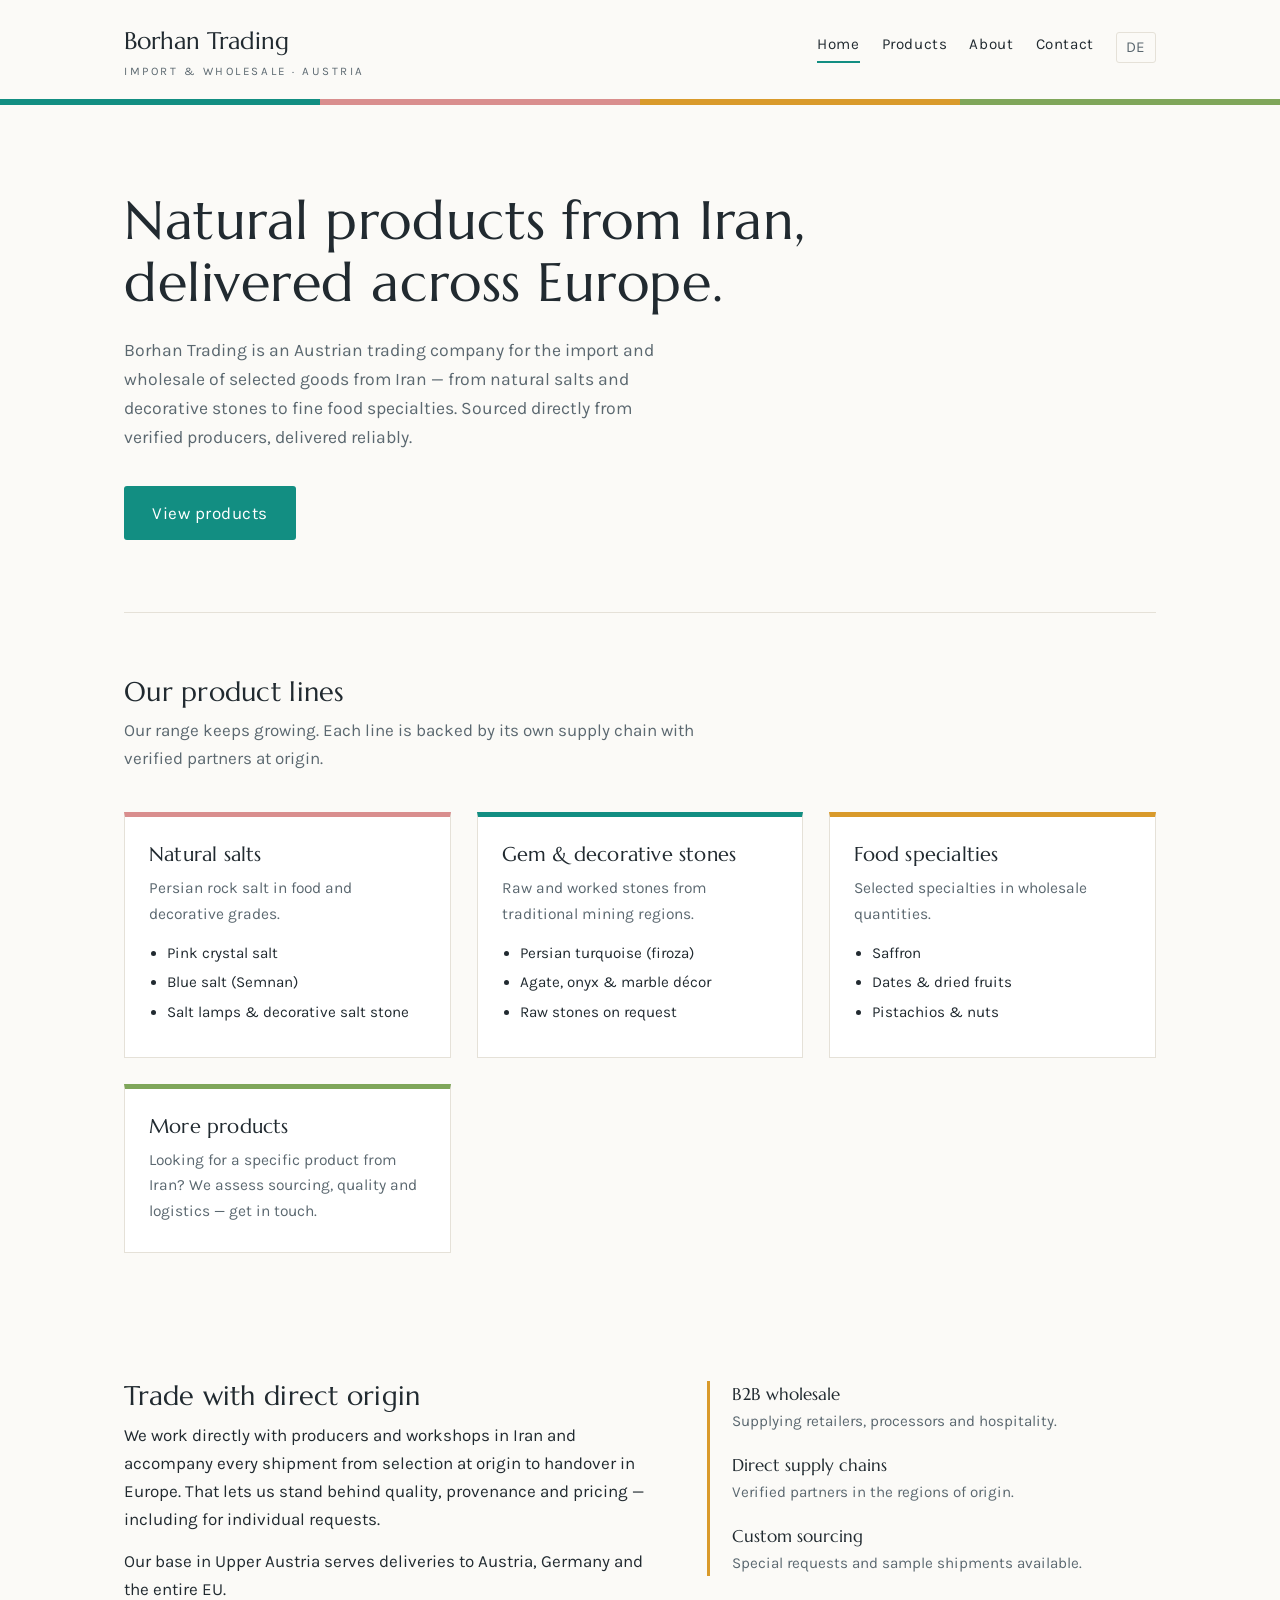
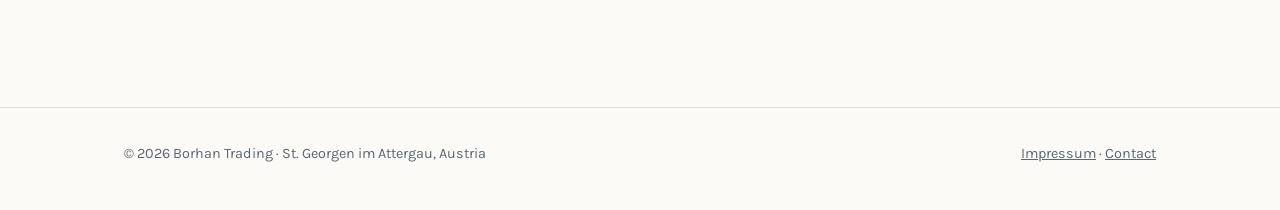
==== en/index.html @ 7128f955 "Add files via upload" ====
<!DOCTYPE html>
<html lang="en">
<head>
  <meta charset="UTF-8">
  <meta name="viewport" content="width=device-width, initial-scale=1.0">
  <title>Borhan Trading — Import &amp; Wholesale | Natural Salts, Gemstones, Foods</title>
  <meta name="description" content="Borhan Trading imports selected natural products from Iran to Europe: natural salts, gemstones and decorative stones, food specialties and more. Wholesale, based in Austria.">
  <link rel="preconnect" href="https://fonts.googleapis.com">
  <link href="https://fonts.googleapis.com/css2?family=Marcellus&family=Karla:wght@400;700&display=swap" rel="stylesheet">
  <link rel="stylesheet" href="../css/style.css">
</head>
<body>

<header>
  <div class="wrap">
    <div class="topbar">
      <a class="brand" href="index.html">Borhan Trading
        <small>Import &amp; Wholesale · Austria</small>
      </a>
      <nav aria-label="Main navigation">
        <a href="index.html" aria-current="page">Home</a>
        <a href="products.html">Products</a>
        <a href="about.html">About</a>
        <a href="contact.html">Contact</a>
        <a class="lang" href="../index.html" lang="de">DE</a>
      </nav>
    </div>
  </div>
  <div class="spectrum" aria-hidden="true">
    <span class="s1"></span><span class="s2"></span><span class="s3"></span><span class="s4"></span>
  </div>
</header>

<main>
  <div class="wrap">

    <div class="hero">
      <h1>Natural products from Iran, delivered across Europe.</h1>
      <p>Borhan Trading is an Austrian trading company for the import and
         wholesale of selected goods from Iran — from natural salts and
         decorative stones to fine food specialties. Sourced directly from
         verified producers, delivered reliably.</p>
      <a class="cta" href="products.html">View products</a>
    </div>

    <section aria-labelledby="cats-title">
      <h2 class="section-title" id="cats-title">Our product lines</h2>
      <p class="section-lead">Our range keeps growing. Each line is backed by
         its own supply chain with verified partners at origin.</p>

      <div class="cats">
        <article class="cat" style="border-top-color: var(--salz);">
          <h3>Natural salts</h3>
          <p>Persian rock salt in food and decorative grades.</p>
          <ul>
            <li>Pink crystal salt</li>
            <li>Blue salt (Semnan)</li>
            <li>Salt lamps &amp; decorative salt stone</li>
          </ul>
        </article>

        <article class="cat" style="border-top-color: var(--firoza);">
          <h3>Gem &amp; decorative stones</h3>
          <p>Raw and worked stones from traditional mining regions.</p>
          <ul>
            <li>Persian turquoise (firoza)</li>
            <li>Agate, onyx &amp; marble décor</li>
            <li>Raw stones on request</li>
          </ul>
        </article>

        <article class="cat" style="border-top-color: var(--safran);">
          <h3>Food specialties</h3>
          <p>Selected specialties in wholesale quantities.</p>
          <ul>
            <li>Saffron</li>
            <li>Dates &amp; dried fruits</li>
            <li>Pistachios &amp; nuts</li>
          </ul>
        </article>

        <article class="cat" style="border-top-color: var(--pistazie);">
          <h3>More products</h3>
          <p>Looking for a specific product from Iran? We assess sourcing,
             quality and logistics — get in touch.</p>
        </article>
      </div>
    </section>

    <section aria-labelledby="why-title">
      <div class="split">
        <div>
          <h2 class="section-title" id="why-title">Trade with direct origin</h2>
          <p>We work directly with producers and workshops in Iran and
             accompany every shipment from selection at origin to handover
             in Europe. That lets us stand behind quality, provenance and
             pricing — including for individual requests.</p>
          <p style="margin-top:14px;">Our base in Upper Austria serves
             deliveries to Austria, Germany and the entire EU.</p>
        </div>
        <dl class="facts">
          <dt>B2B wholesale</dt>
          <dd>Supplying retailers, processors and hospitality.</dd>
          <dt>Direct supply chains</dt>
          <dd>Verified partners in the regions of origin.</dd>
          <dt>Custom sourcing</dt>
          <dd>Special requests and sample shipments available.</dd>
        </dl>
      </div>
    </section>

  </div>
</main>

<footer>
  <div class="wrap foot">
    <span>© 2026 Borhan Trading · St. Georgen im Attergau, Austria</span>
    <span><a href="../impressum.html">Impressum</a> · <a href="contact.html">Contact</a></span>
  </div>
</footer>

</body>
</html>
---- css/style.css ----
/* ============================================================
   Borhan Trading — استایل اصلی سایت
   پالت رنگی از خودِ محصولات گرفته شده:
   فیروزه‌ای (سنگ فیروزه)، صورتی نمکی، زعفرانی، پسته‌ای
   هر دسته‌ی محصول یک رنگ دارد — برای افزودن دسته‌ی جدید
   فقط یک متغیر رنگ و یک کارت اضافه کنید.
   ============================================================ */

:root {
  --ink: #212a30;        /* رنگ متن اصلی */
  --ink-soft: #5b6870;   /* متن کم‌رنگ‌تر */
  --paper: #fbfaf7;      /* پس‌زمینه */
  --line: #e5e1d8;       /* خطوط جداکننده */

  /* رنگ دسته‌های محصول — دسته‌ی جدید = رنگ جدید اینجا */
  --firoza: #128e82;     /* فیروزه‌ای: سنگ‌های قیمتی */
  --salz: #d98e8e;       /* صورتی نمکی: نمک‌های طبیعی */
  --safran: #d99a2b;     /* زعفرانی: مواد غذایی */
  --pistazie: #7fa65a;   /* پسته‌ای: سایر محصولات */

  --max: 1080px;
}

* { margin: 0; padding: 0; box-sizing: border-box; }

html { scroll-behavior: smooth; }
@media (prefers-reduced-motion: reduce) {
  html { scroll-behavior: auto; }
  * { animation: none !important; transition: none !important; }
}

body {
  font-family: "Karla", "Segoe UI", sans-serif;
  font-size: 17px;
  line-height: 1.65;
  color: var(--ink);
  background: var(--paper);
}

h1, h2, h3 {
  font-family: "Marcellus", Georgia, serif;
  font-weight: 400;
  line-height: 1.15;
  letter-spacing: 0.01em;
}

a { color: var(--firoza); }
a:focus-visible { outline: 2px solid var(--firoza); outline-offset: 3px; }

.wrap { max-width: var(--max); margin: 0 auto; padding: 0 24px; }

/* ---------- نوار رنگیِ امضای سایت (طیف مواد) ---------- */
.spectrum {
  display: flex; height: 6px;
}
.spectrum span { flex: 1; }
.spectrum .s1 { background: var(--firoza); }
.spectrum .s2 { background: var(--salz); }
.spectrum .s3 { background: var(--safran); }
.spectrum .s4 { background: var(--pistazie); }

/* ---------- سربرگ ---------- */
header { background: var(--paper); }

.topbar {
  display: flex; align-items: baseline; justify-content: space-between;
  padding: 22px 0 18px; gap: 16px; flex-wrap: wrap;
}
.brand {
  font-family: "Marcellus", Georgia, serif;
  font-size: 1.5rem; color: var(--ink); text-decoration: none;
}
.brand small {
  display: block; font-family: "Karla", sans-serif;
  font-size: 0.72rem; letter-spacing: 0.22em; text-transform: uppercase;
  color: var(--ink-soft);
}
nav { display: flex; gap: 22px; flex-wrap: wrap; }
nav a {
  color: var(--ink); text-decoration: none; font-size: 0.95rem;
  letter-spacing: 0.04em; padding-bottom: 3px;
  border-bottom: 2px solid transparent;
}
nav a:hover, nav a[aria-current="page"] { border-bottom-color: var(--firoza); }
nav a.lang { color: var(--ink-soft); border: 1px solid var(--line); border-radius: 3px; padding: 2px 9px; }
nav a.lang:hover { border-color: var(--firoza); color: var(--firoza); }

/* ---------- بخش قهرمان (Hero) ---------- */
.hero { padding: 84px 0 72px; border-bottom: 1px solid var(--line); }
.hero h1 { font-size: clamp(2rem, 5.4vw, 3.4rem); max-width: 17ch; }
.hero p {
  margin-top: 22px; max-width: 54ch; font-size: 1.1rem; color: var(--ink-soft);
}
.hero .cta {
  display: inline-block; margin-top: 34px;
  background: var(--firoza); color: #fff; text-decoration: none;
  padding: 13px 28px; border-radius: 3px; letter-spacing: 0.03em;
}
.hero .cta:hover { background: #0d6f66; }

/* ---------- بخش‌های عمومی ---------- */
section { padding: 64px 0; }
.section-title { font-size: 1.7rem; margin-bottom: 8px; }
.section-lead { color: var(--ink-soft); max-width: 60ch; margin-bottom: 40px; }

/* ---------- کارت‌های دسته‌بندی محصول ----------
   افزودن دسته‌ی جدید: یک <article class="cat"> کپی کنید
   و رنگ نوار بالای آن را با style تعیین کنید. */
.cats {
  display: grid; gap: 26px;
  grid-template-columns: repeat(auto-fit, minmax(240px, 1fr));
}
.cat {
  background: #fff; border: 1px solid var(--line);
  border-top: 5px solid var(--firoza);
  padding: 26px 24px 28px;
}
.cat h3 { font-size: 1.25rem; margin-bottom: 10px; }
.cat p { font-size: 0.97rem; color: var(--ink-soft); }
.cat ul { margin: 14px 0 0 18px; font-size: 0.95rem; color: var(--ink); }
.cat li { margin-bottom: 4px; }

/* ---------- بخش دوتایی (متن + نکات) ---------- */
.split { display: grid; gap: 44px; grid-template-columns: 1.2fr 1fr; align-items: start; }
@media (max-width: 760px) { .split { grid-template-columns: 1fr; } }
.facts { border-left: 3px solid var(--safran); padding-left: 22px; }
.facts dt { font-family: "Marcellus", serif; font-size: 1.05rem; margin-top: 18px; }
.facts dt:first-child { margin-top: 0; }
.facts dd { color: var(--ink-soft); font-size: 0.95rem; }

/* ---------- تماس ---------- */
.contact-grid { display: grid; gap: 32px; grid-template-columns: repeat(auto-fit, minmax(230px, 1fr)); }
.contact-card { border: 1px solid var(--line); background: #fff; padding: 24px; }
.contact-card h3 { font-size: 1.1rem; margin-bottom: 8px; }
.contact-card p { font-size: 0.97rem; color: var(--ink-soft); }

/* ---------- پابرگ ---------- */
footer {
  border-top: 1px solid var(--line); margin-top: 40px;
  padding: 34px 0 44px; font-size: 0.9rem; color: var(--ink-soft);
}
.foot { display: flex; justify-content: space-between; gap: 18px; flex-wrap: wrap; }
footer a { color: var(--ink-soft); }

/* ---------- صفحات داخلی ---------- */
.page-head { padding: 56px 0 8px; }
.page-head h1 { font-size: clamp(1.8rem, 4vw, 2.6rem); }

@media (max-width: 560px) {
  .hero { padding: 56px 0 48px; }
  section { padding: 44px 0; }
}
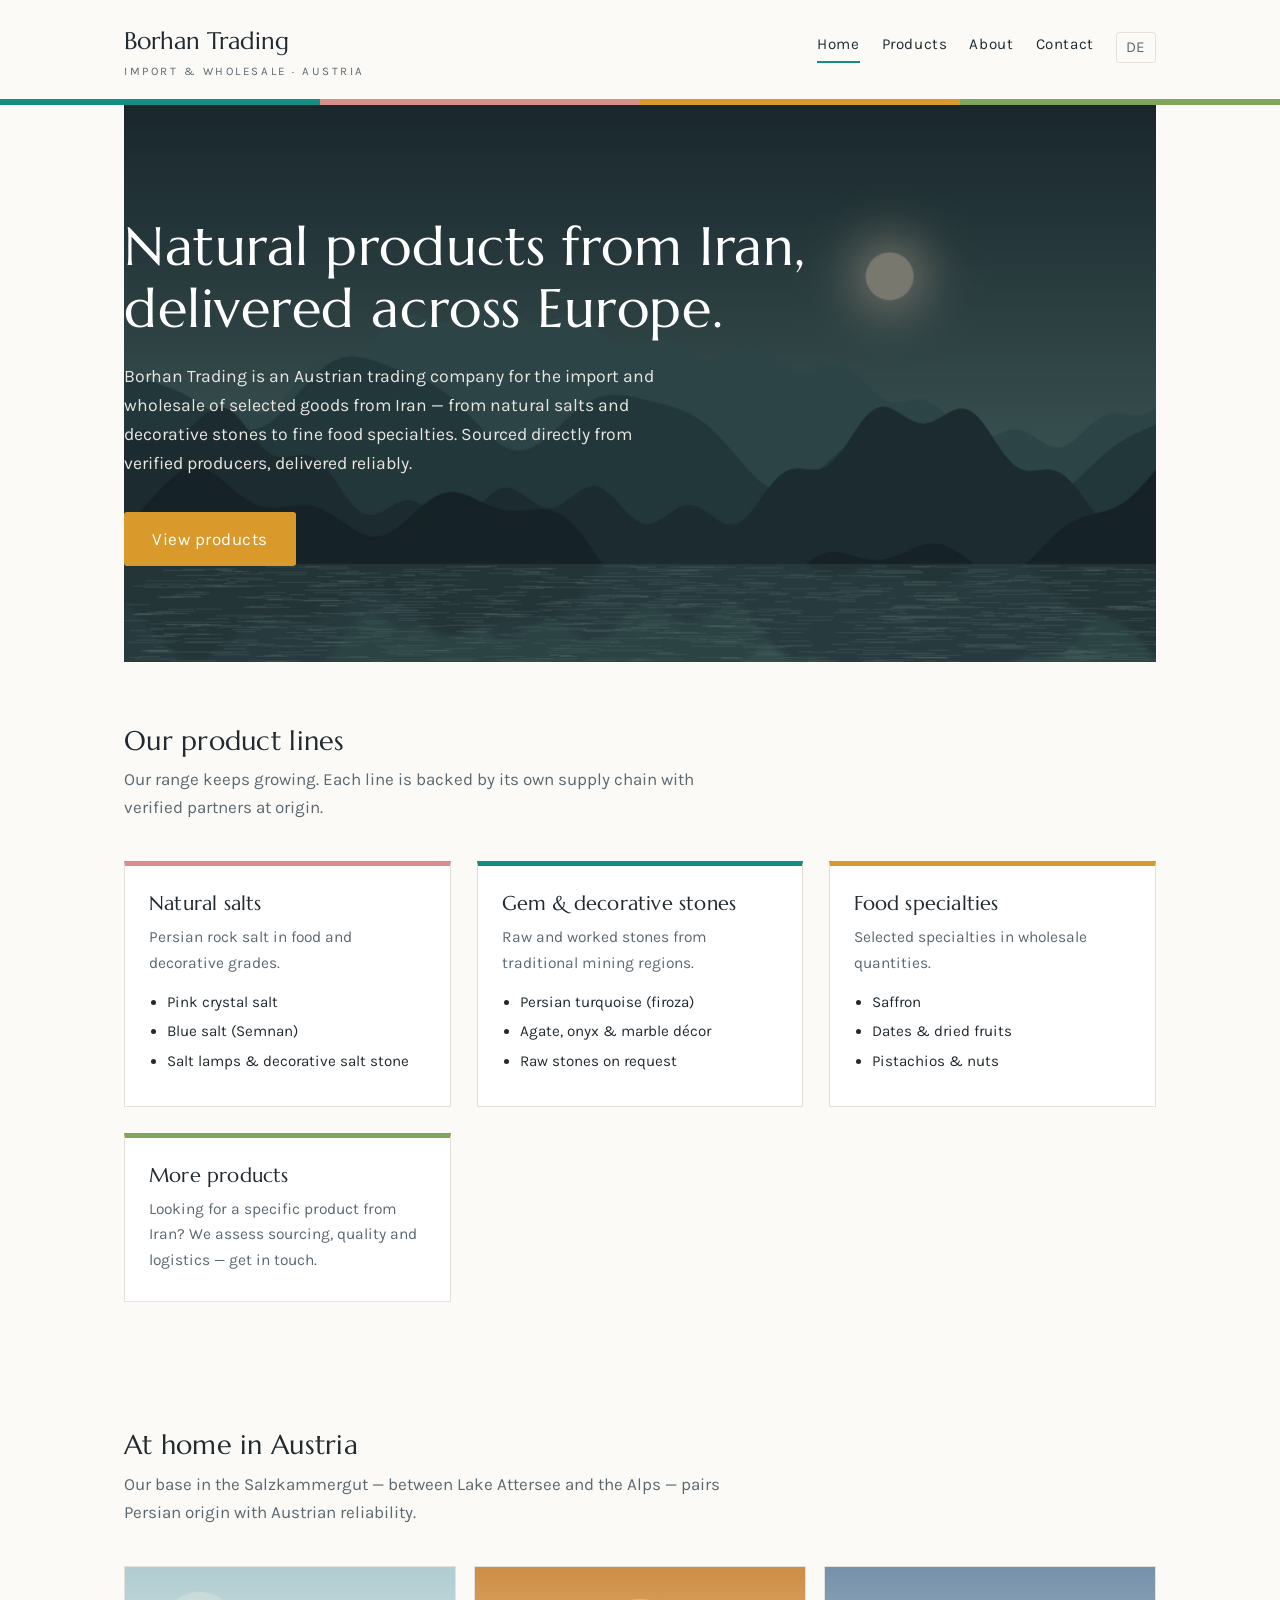
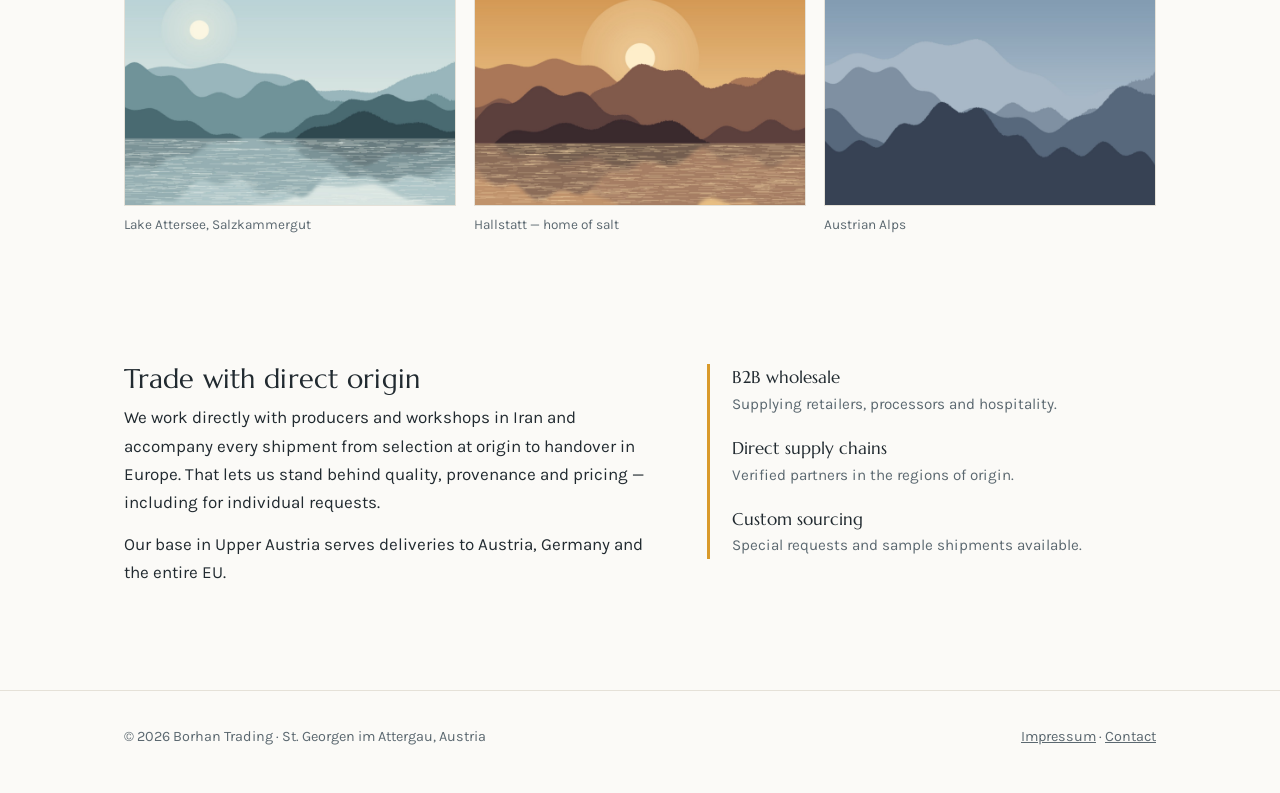
==== commit 878e2390: "Add files via upload" ====
--- a/en/index.html
+++ b/en/index.html
@@ -34,7 +34,7 @@
 <main>
   <div class="wrap">
 
-    <div class="hero">
+    <div class="hero hero-photo" style="background-image: linear-gradient(rgba(20,28,32,0.55), rgba(20,28,32,0.55)), url(&#39;../images/hero.jpg&#39;);">
       <h1>Natural products from Iran, delivered across Europe.</h1>
       <p>Borhan Trading is an Austrian trading company for the import and
          wholesale of selected goods from Iran — from natural salts and
@@ -87,6 +87,26 @@
       </div>
     </section>
 
+    <section aria-labelledby="austria-title">
+      <h2 class="section-title" id="austria-title">At home in Austria</h2>
+      <p class="section-lead">Our base in the Salzkammergut — between Lake Attersee
+         and the Alps — pairs Persian origin with Austrian reliability.</p>
+      <div class="photo-row">
+        <figure>
+          <img src="../images/austria-1.jpg" alt="Lake Attersee in the Salzkammergut" loading="lazy">
+          <figcaption>Lake Attersee, Salzkammergut</figcaption>
+        </figure>
+        <figure>
+          <img src="../images/austria-2.jpg" alt="Hallstatt on Lake Hallstatt" loading="lazy">
+          <figcaption>Hallstatt — home of salt</figcaption>
+        </figure>
+        <figure>
+          <img src="../images/austria-3.jpg" alt="Austrian Alps" loading="lazy">
+          <figcaption>Austrian Alps</figcaption>
+        </figure>
+      </div>
+    </section>
+
     <section aria-labelledby="why-title">
       <div class="split">
         <div>
--- a/css/style.css
+++ b/css/style.css
@@ -150,3 +150,31 @@
   .hero { padding: 56px 0 48px; }
   section { padding: 44px 0; }
 }
+
+
+/* ---------- نسخه‌ی عکس‌دار Hero — عکس: images/hero.jpg ---------- */
+.hero-photo {
+  position: relative;
+  background: linear-gradient(rgba(20,28,32,0.55), rgba(20,28,32,0.55)),
+              url("../images/hero.jpg") center/cover no-repeat;
+  padding: 110px 0 96px;
+  border-bottom: none;
+}
+.hero-photo h1 { color: #fff; }
+.hero-photo p { color: #e8e6e0; }
+.hero-photo .cta { background: var(--safran); }
+.hero-photo .cta:hover { background: #b57e1e; }
+
+/* ---------- ردیف عکس‌های اتریش ---------- */
+.photo-row {
+  display: grid; gap: 18px;
+  grid-template-columns: repeat(auto-fit, minmax(220px, 1fr));
+}
+.photo-row figure { margin: 0; }
+.photo-row img {
+  width: 100%; height: 240px; object-fit: cover; display: block;
+  border: 1px solid var(--line);
+}
+.photo-row figcaption {
+  font-size: 0.85rem; color: var(--ink-soft); padding-top: 8px;
+}
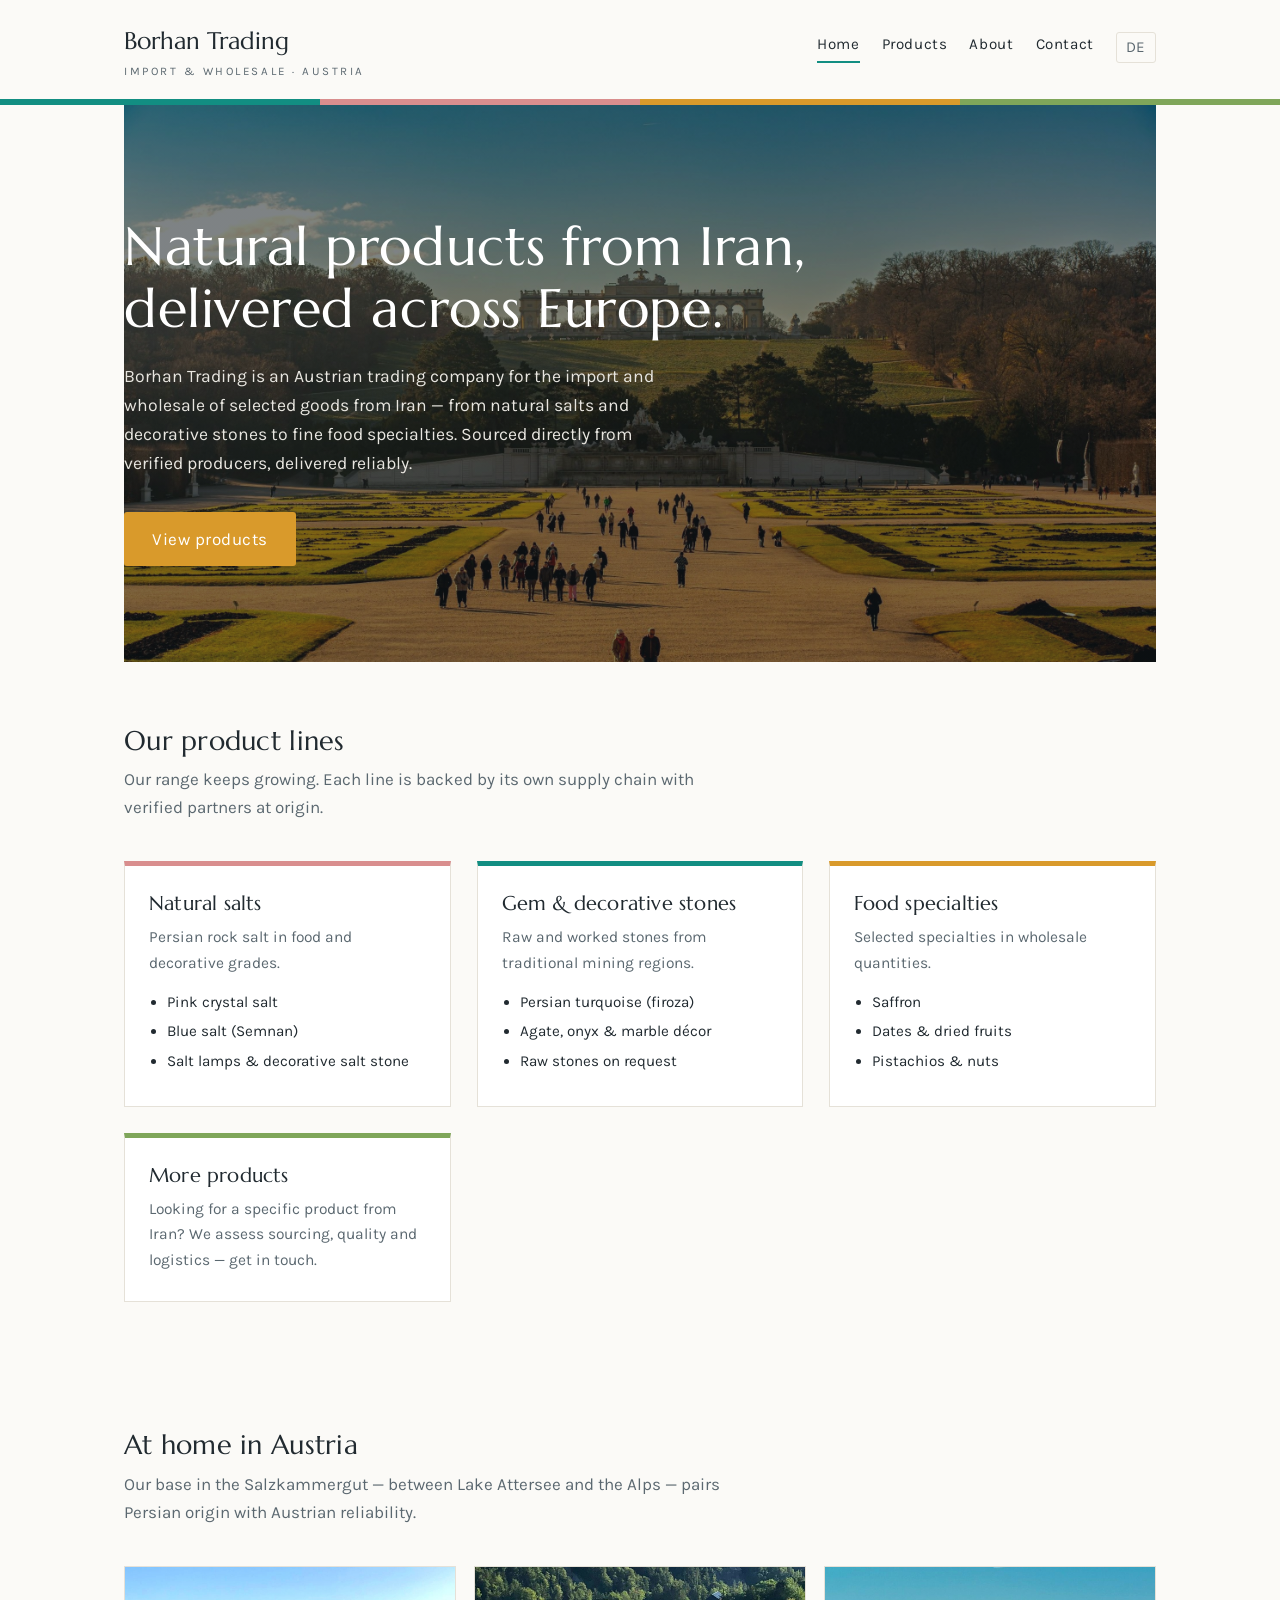
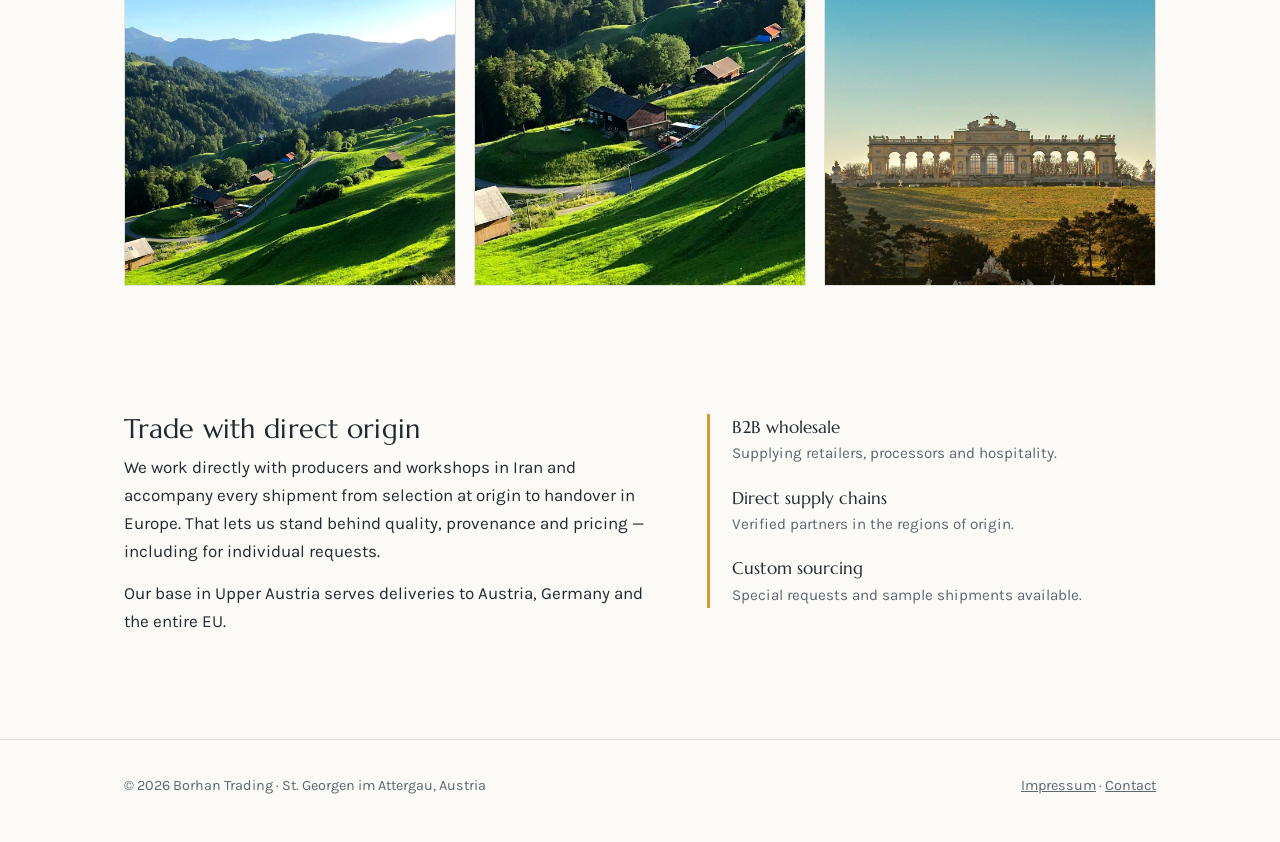
==== commit f4f3c669: "Add files via upload" ====
--- a/en/index.html
+++ b/en/index.html
@@ -94,15 +94,12 @@
       <div class="photo-row">
         <figure>
           <img src="../images/austria-1.jpg" alt="Lake Attersee in the Salzkammergut" loading="lazy">
-          <figcaption>Lake Attersee, Salzkammergut</figcaption>
         </figure>
         <figure>
           <img src="../images/austria-2.jpg" alt="Hallstatt on Lake Hallstatt" loading="lazy">
-          <figcaption>Hallstatt — home of salt</figcaption>
         </figure>
         <figure>
           <img src="../images/austria-3.jpg" alt="Austrian Alps" loading="lazy">
-          <figcaption>Austrian Alps</figcaption>
         </figure>
       </div>
     </section>
--- a/css/style.css
+++ b/css/style.css
@@ -155,7 +155,7 @@
 /* ---------- نسخه‌ی عکس‌دار Hero — عکس: images/hero.jpg ---------- */
 .hero-photo {
   position: relative;
-  background: linear-gradient(rgba(20,28,32,0.55), rgba(20,28,32,0.55)),
+  background: linear-gradient(100deg, rgba(16,24,28,0.72) 0%, rgba(16,24,28,0.38) 55%, rgba(16,24,28,0.12) 100%),
               url("../images/hero.jpg") center/cover no-repeat;
   padding: 110px 0 96px;
   border-bottom: none;
@@ -171,10 +171,13 @@
   grid-template-columns: repeat(auto-fit, minmax(220px, 1fr));
 }
 .photo-row figure { margin: 0; }
+.photo-row figure { overflow: hidden; }
 .photo-row img {
-  width: 100%; height: 240px; object-fit: cover; display: block;
+  width: 100%; height: 320px; object-fit: cover; display: block;
   border: 1px solid var(--line);
+  transition: transform 0.5s ease;
 }
+.photo-row figure:hover img { transform: scale(1.05); }
 .photo-row figcaption {
   font-size: 0.85rem; color: var(--ink-soft); padding-top: 8px;
 }
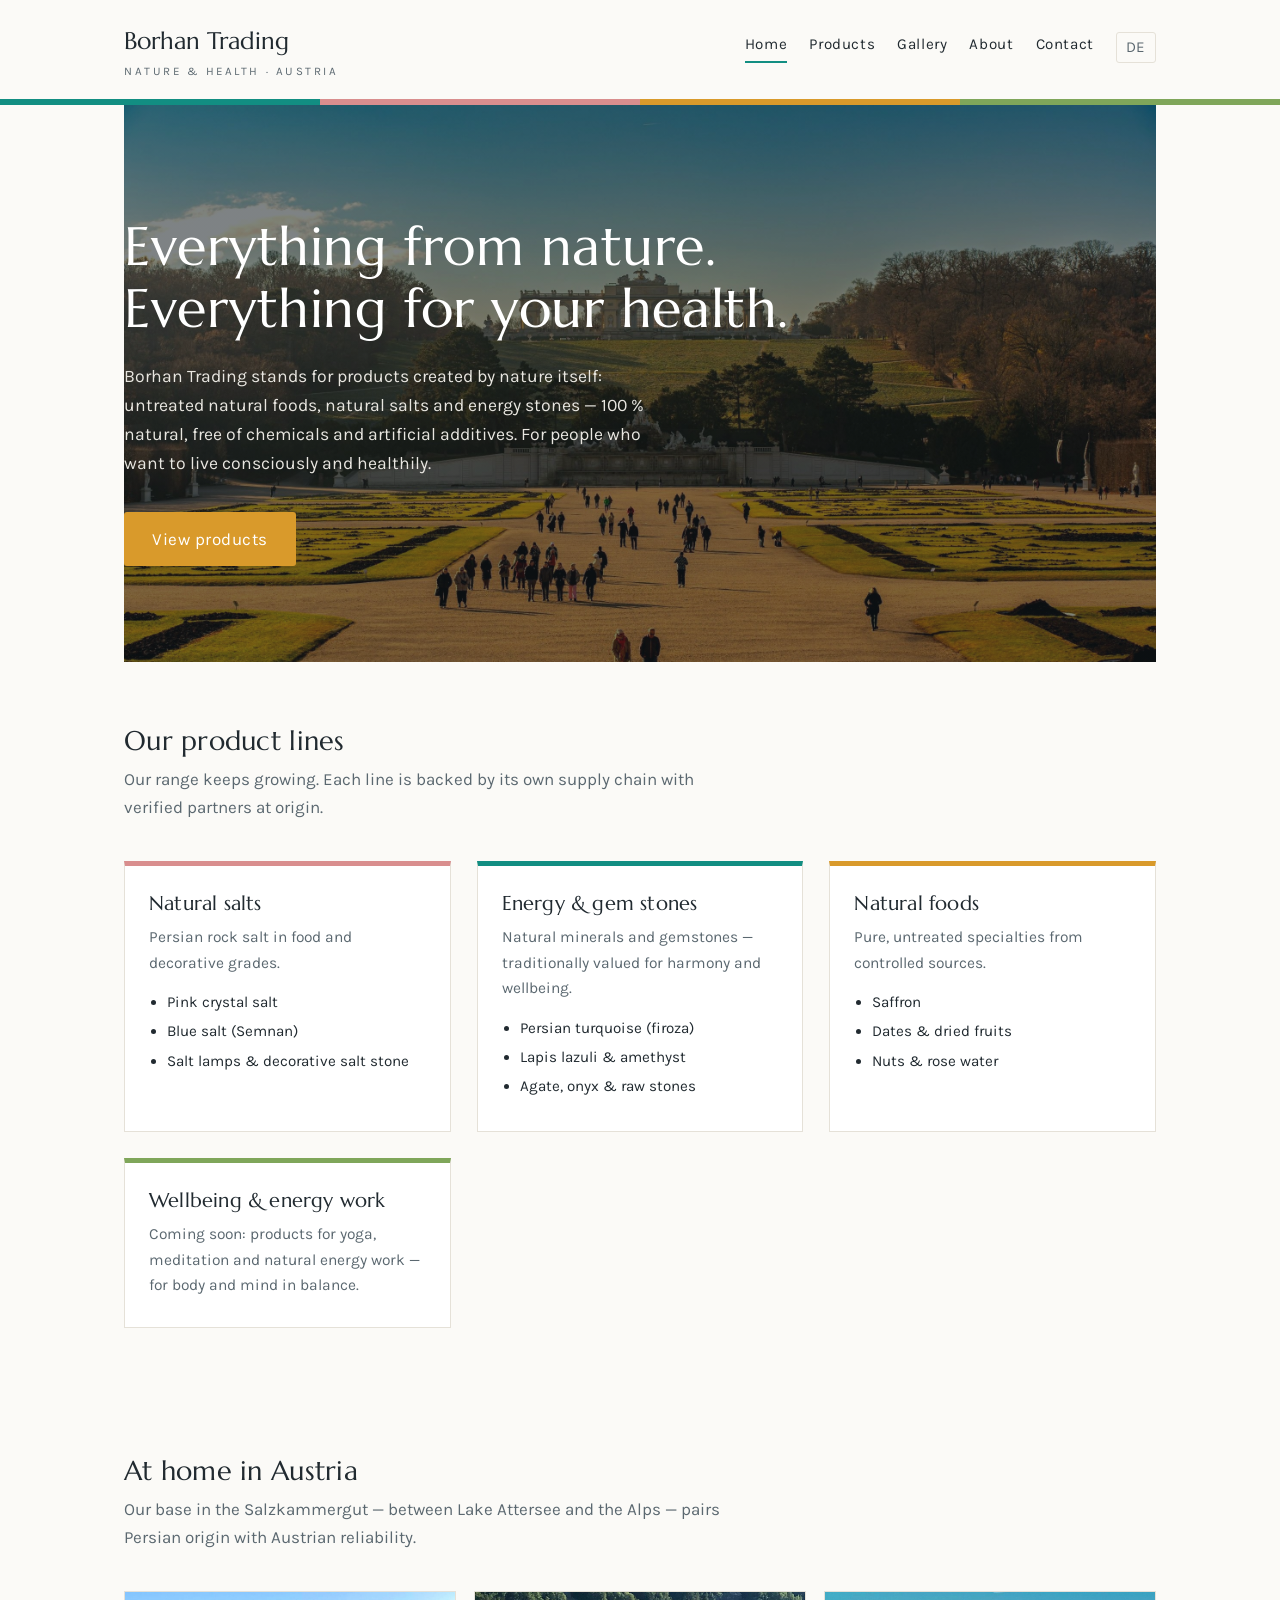
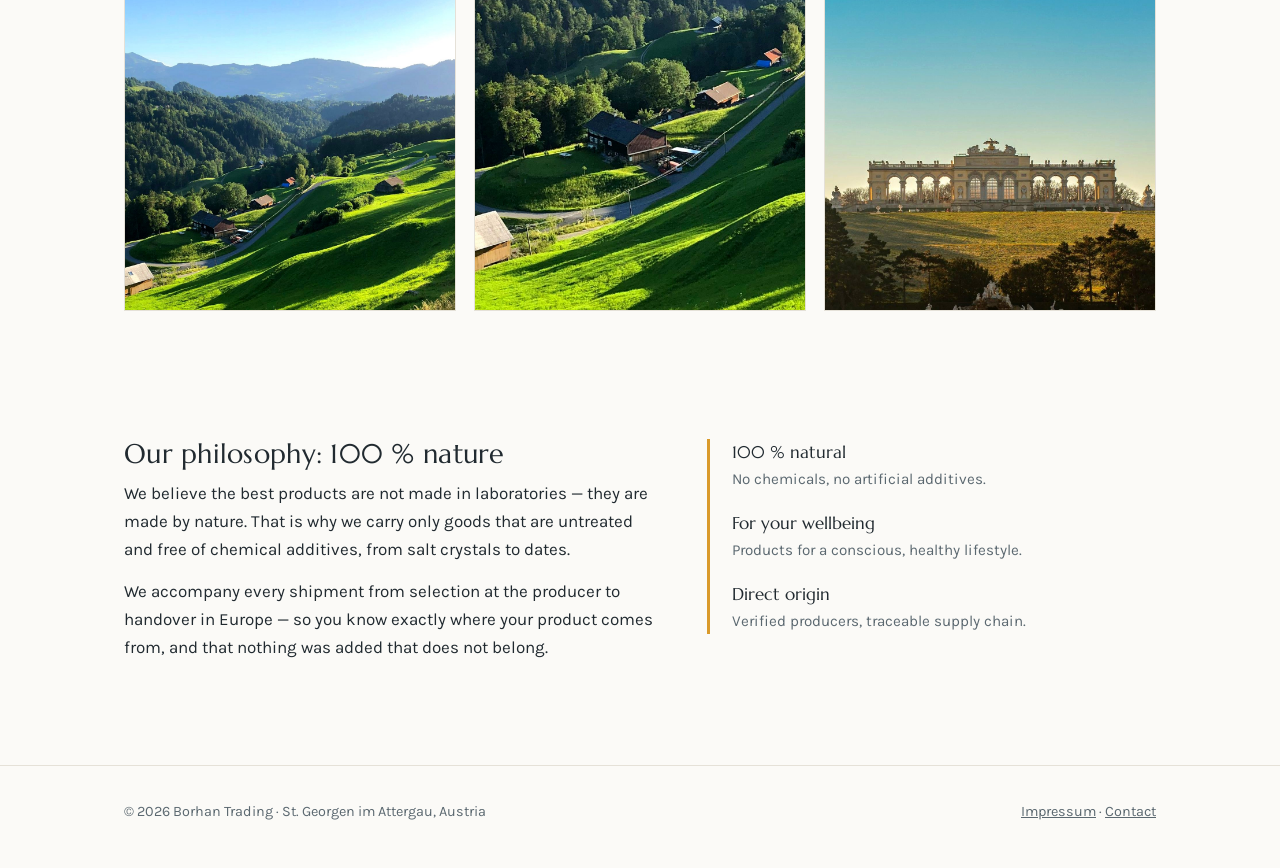
==== commit f0d71a84: "Add files via upload" ====
--- a/en/index.html
+++ b/en/index.html
@@ -15,11 +15,12 @@
   <div class="wrap">
     <div class="topbar">
       <a class="brand" href="index.html">Borhan Trading
-        <small>Import &amp; Wholesale · Austria</small>
+        <small>Nature &amp; Health · Austria</small>
       </a>
       <nav aria-label="Main navigation">
         <a href="index.html" aria-current="page">Home</a>
         <a href="products.html">Products</a>
+        <a href="gallery.html">Gallery</a>
         <a href="about.html">About</a>
         <a href="contact.html">Contact</a>
         <a class="lang" href="../index.html" lang="de">DE</a>
@@ -35,11 +36,11 @@
   <div class="wrap">
 
     <div class="hero hero-photo" style="background-image: linear-gradient(rgba(20,28,32,0.55), rgba(20,28,32,0.55)), url(&#39;../images/hero.jpg&#39;);">
-      <h1>Natural products from Iran, delivered across Europe.</h1>
-      <p>Borhan Trading is an Austrian trading company for the import and
-         wholesale of selected goods from Iran — from natural salts and
-         decorative stones to fine food specialties. Sourced directly from
-         verified producers, delivered reliably.</p>
+      <h1>Everything from nature. Everything for your health.</h1>
+      <p>Borhan Trading stands for products created by nature itself:
+         untreated natural foods, natural salts and energy stones — 100 %
+         natural, free of chemicals and artificial additives. For people
+         who want to live consciously and healthily.</p>
       <a class="cta" href="products.html">View products</a>
     </div>
 
@@ -60,29 +61,30 @@
         </article>
 
         <article class="cat" style="border-top-color: var(--firoza);">
-          <h3>Gem &amp; decorative stones</h3>
-          <p>Raw and worked stones from traditional mining regions.</p>
+          <h3>Energy &amp; gem stones</h3>
+          <p>Natural minerals and gemstones — traditionally valued for
+             harmony and wellbeing.</p>
           <ul>
             <li>Persian turquoise (firoza)</li>
-            <li>Agate, onyx &amp; marble décor</li>
-            <li>Raw stones on request</li>
+            <li>Lapis lazuli &amp; amethyst</li>
+            <li>Agate, onyx &amp; raw stones</li>
           </ul>
         </article>
 
         <article class="cat" style="border-top-color: var(--safran);">
-          <h3>Food specialties</h3>
-          <p>Selected specialties in wholesale quantities.</p>
+          <h3>Natural foods</h3>
+          <p>Pure, untreated specialties from controlled sources.</p>
           <ul>
             <li>Saffron</li>
             <li>Dates &amp; dried fruits</li>
-            <li>Pistachios &amp; nuts</li>
+            <li>Nuts &amp; rose water</li>
           </ul>
         </article>
 
         <article class="cat" style="border-top-color: var(--pistazie);">
-          <h3>More products</h3>
-          <p>Looking for a specific product from Iran? We assess sourcing,
-             quality and logistics — get in touch.</p>
+          <h3>Wellbeing &amp; energy work</h3>
+          <p>Coming soon: products for yoga, meditation and natural energy
+             work — for body and mind in balance.</p>
         </article>
       </div>
     </section>
@@ -107,21 +109,23 @@
     <section aria-labelledby="why-title">
       <div class="split">
         <div>
-          <h2 class="section-title" id="why-title">Trade with direct origin</h2>
-          <p>We work directly with producers and workshops in Iran and
-             accompany every shipment from selection at origin to handover
-             in Europe. That lets us stand behind quality, provenance and
-             pricing — including for individual requests.</p>
-          <p style="margin-top:14px;">Our base in Upper Austria serves
-             deliveries to Austria, Germany and the entire EU.</p>
+          <h2 class="section-title" id="why-title">Our philosophy: 100 % nature</h2>
+          <p>We believe the best products are not made in laboratories —
+             they are made by nature. That is why we carry only goods that
+             are untreated and free of chemical additives, from salt
+             crystals to dates.</p>
+          <p style="margin-top:14px;">We accompany every shipment from
+             selection at the producer to handover in Europe — so you know
+             exactly where your product comes from, and that nothing was
+             added that does not belong.</p>
         </div>
         <dl class="facts">
-          <dt>B2B wholesale</dt>
-          <dd>Supplying retailers, processors and hospitality.</dd>
-          <dt>Direct supply chains</dt>
-          <dd>Verified partners in the regions of origin.</dd>
-          <dt>Custom sourcing</dt>
-          <dd>Special requests and sample shipments available.</dd>
+          <dt>100 % natural</dt>
+          <dd>No chemicals, no artificial additives.</dd>
+          <dt>For your wellbeing</dt>
+          <dd>Products for a conscious, healthy lifestyle.</dd>
+          <dt>Direct origin</dt>
+          <dd>Verified producers, traceable supply chain.</dd>
         </dl>
       </div>
     </section>
--- a/css/style.css
+++ b/css/style.css
@@ -181,3 +181,16 @@
 .photo-row figcaption {
   font-size: 0.85rem; color: var(--ink-soft); padding-top: 8px;
 }
+
+
+/* ---------- گالری محصولات سنگ ---------- */
+.stone-grid {
+  display: grid; gap: 14px;
+  grid-template-columns: repeat(auto-fill, minmax(200px, 1fr));
+}
+.stone-grid a { display: block; overflow: hidden; border: 1px solid var(--line); }
+.stone-grid img {
+  width: 100%; height: 220px; object-fit: cover; display: block;
+  transition: transform 0.4s ease;
+}
+.stone-grid a:hover img { transform: scale(1.06); }
